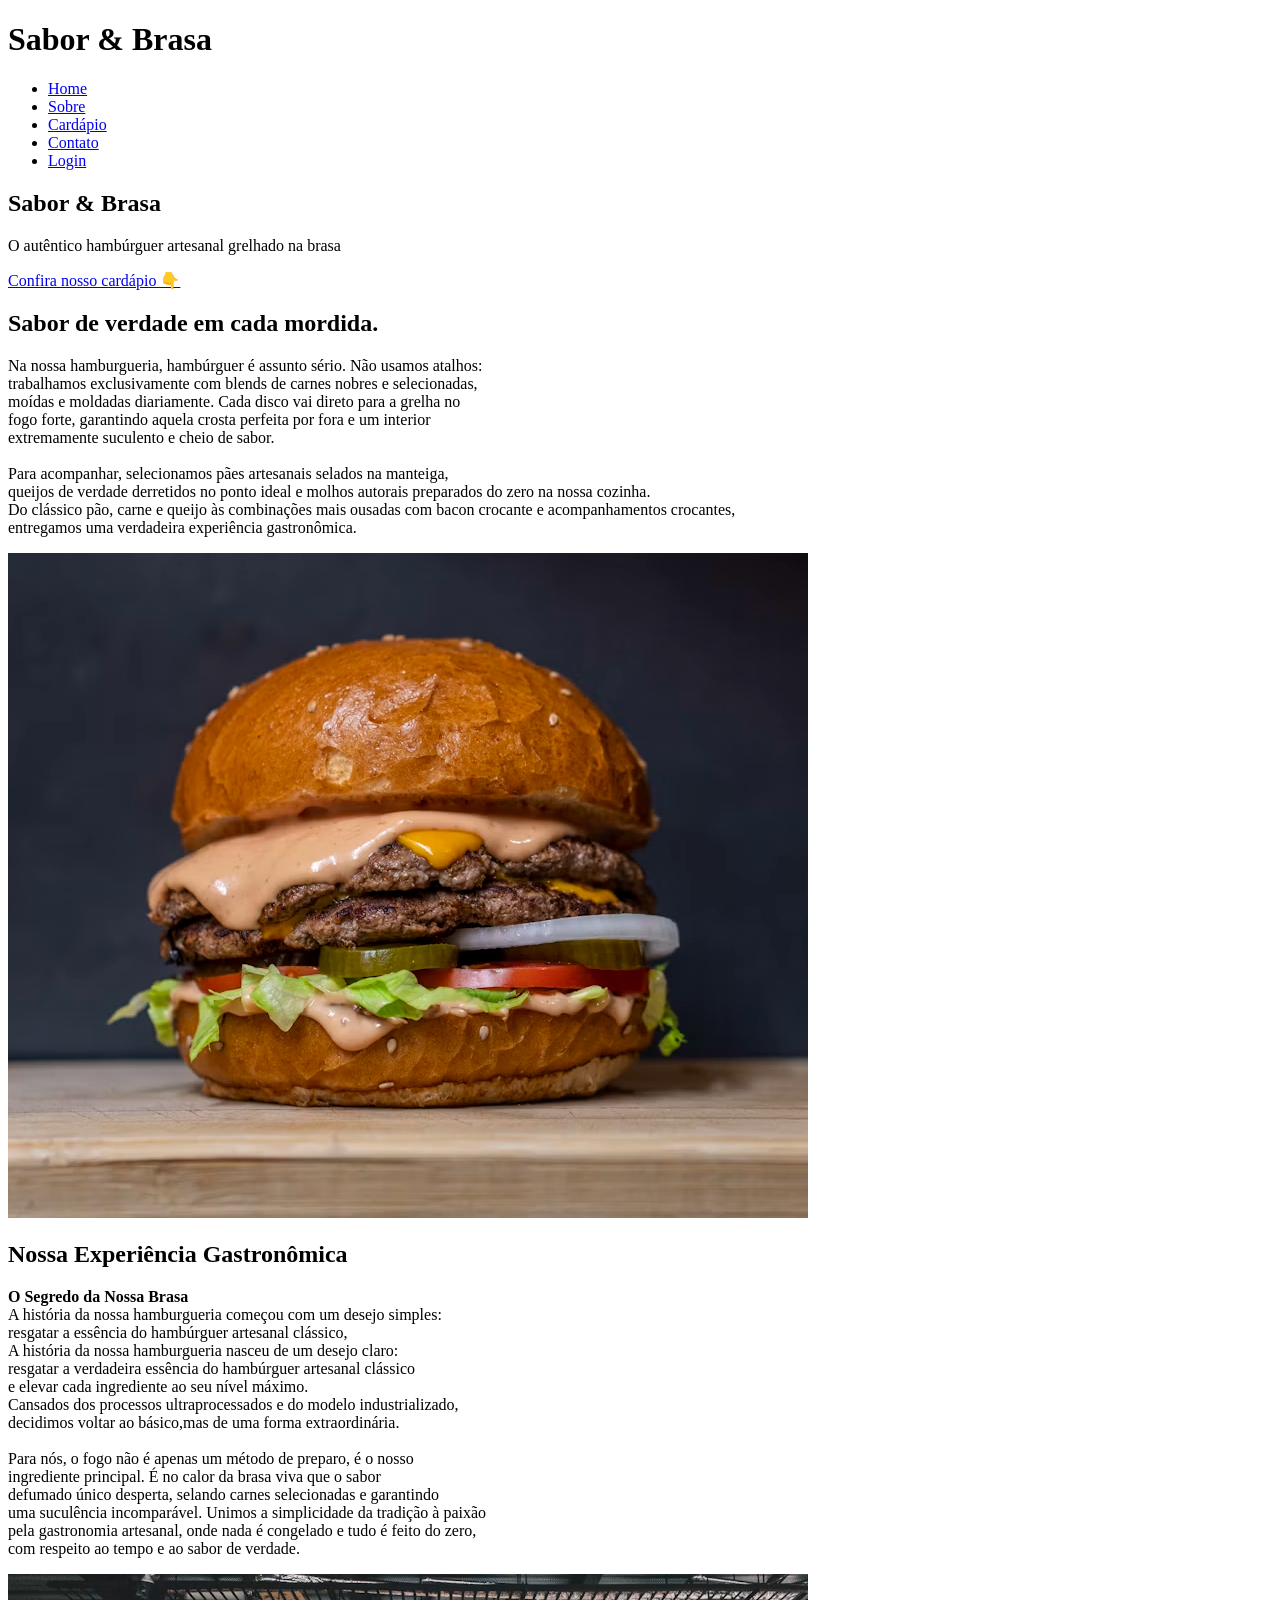
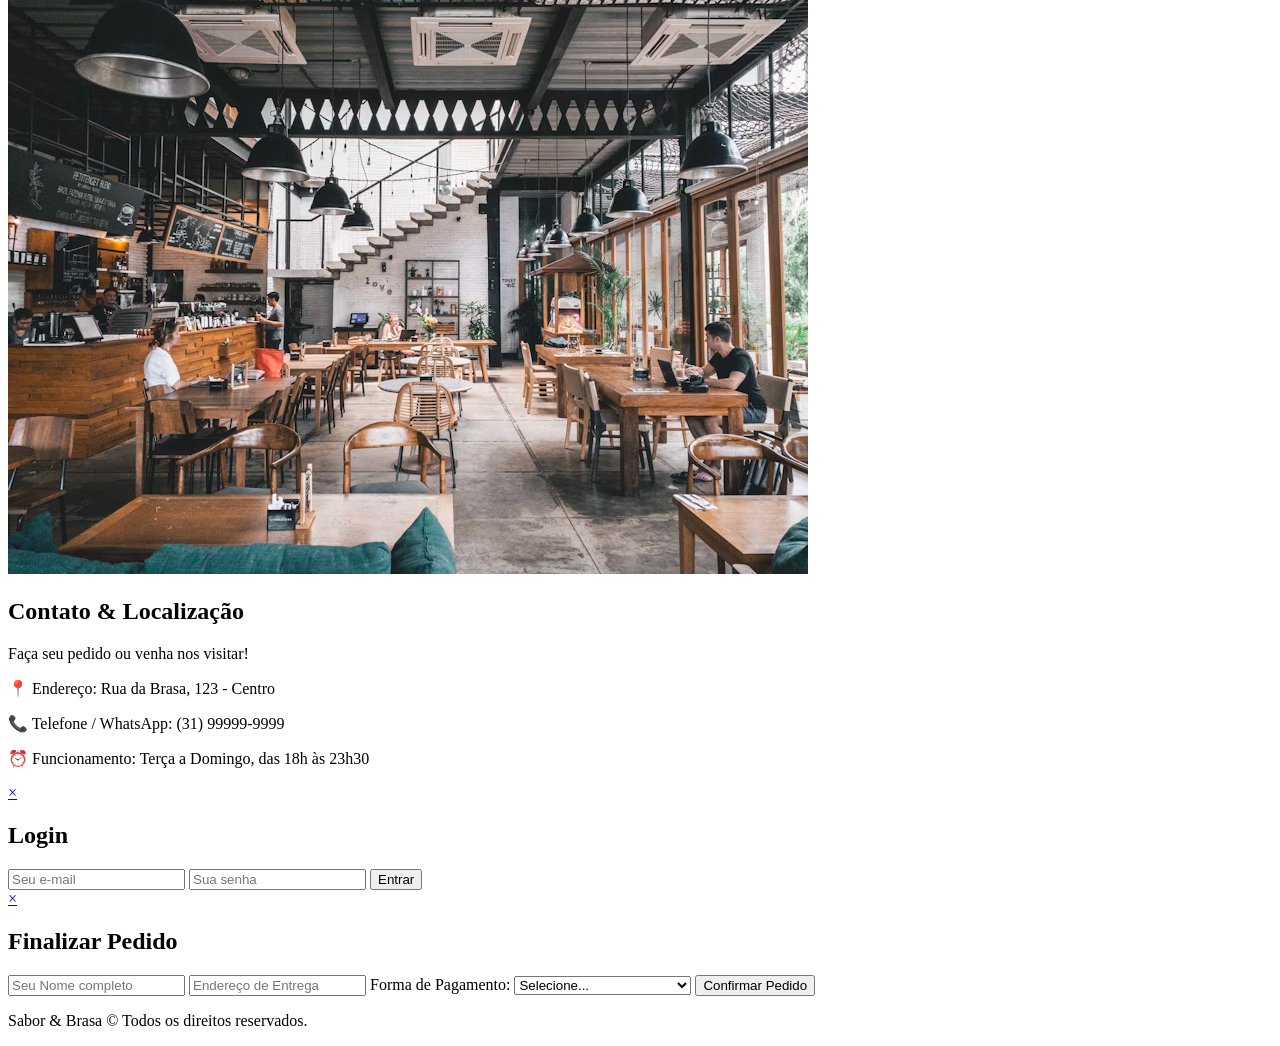
==== index.html @ 0de6b22c ". h" ====
<!DOCTYPE html>
<html lang="pt-BR">
<head>
    <meta charset="UTF-8">
    <meta name="viewport" content="width=device-width, initial-scale=1.0">
    <title>Sabor & Brasa - Hamburgueria</title>
    <link rel="stylesheet" href="style.css">
</head>
<body>

    <!-- CABAÇALHO E MENU -->
    <header class="cabecalho">
        <div class="logo">
            <h1>Sabor & Brasa</h1>
        </div>
        <nav class="navegacao">
            <ul class="menu">
                <li><a href="#home">Home</a></li>
                <li><a href="sobre.html">Sobre</a></li>
                <li><a href="cardapio.html">Cardápio</a></li>
                <li><a href="#contato">Contato</a></li>
                <li><a href="#modalLogin" class="btn-login">Login</a></li>
            </ul>
        </nav>
    </header>

    <main>
        <!-- SEÇÃO: HOME -->
        <section id="home" class="secao-home">
            <div class="home-overlay">
                <div class="home-conteudo">
                    <h1>Sabor & Brasa</h1>
                    <p>O autêntico hambúrguer artesanal grelhado na brasa</p>
                    <a href="#cardapio" class="btn-principal">Confira nosso cardápio 👇</a>
                </div>
            </div>
        </section>

        <!-- SEÇÃO: SOBRE -->
        <section id="sobre" class="secao-sobre">
            <div class="sobre-bloco">
                <div class="sobre-texto">
                    <h2>Sabor de verdade em cada mordida.</h2>
                    <p>
                        Na nossa hamburgueria, hambúrguer é assunto sério. Não usamos atalhos:<br>
                         trabalhamos exclusivamente com blends de carnes nobres e selecionadas,<br>
                          moídas e moldadas diariamente. Cada disco vai direto para a grelha no<br> fogo forte,
                           garantindo aquela crosta perfeita por fora e um interior<br> extremamente suculento e cheio de sabor.<br>
                            <br>
                        Para acompanhar, selecionamos pães artesanais selados na manteiga,<br>
                         queijos de verdade derretidos no ponto ideal e molhos autorais preparados do zero na nossa cozinha.<br>
                          Do clássico pão, carne e queijo às combinações mais ousadas com bacon crocante e acompanhamentos crocantes,<br>
                           entregamos uma verdadeira experiência gastronômica.<br>
                    </p>
                </div>
                <img src="1 sobre.avif"alt=Hamburgueria Sabor & Brasa class="sobre-imagem">
            </div>

            <div class="sobre-bloco">
                <div class="sobre-texto">
                    <h2>Nossa Experiência Gastronômica</h2>
                    <p>
                        <strong>O Segredo da Nossa Brasa</strong><br>
                        A história da nossa hamburgueria começou com um desejo simples:<br>
                         resgatar a essência do hambúrguer artesanal clássico,<br>
                        A história da nossa hamburgueria nasceu de um desejo claro:<br>
                         resgatar a verdadeira essência do hambúrguer artesanal clássico<br>
                          e elevar cada ingrediente ao seu nível máximo.<br>
                          Cansados dos processos ultraprocessados e do modelo industrializado,<br>
                           decidimos voltar ao básico,mas de uma forma extraordinária.<br>
                           <br>
                        Para nós, o fogo não é apenas um método de preparo, é o nosso<br>
                         ingrediente principal. É no calor da brasa viva que o sabor<br>
                          defumado único desperta, selando carnes selecionadas e garantindo<br>
                        uma suculência incomparável. Unimos a simplicidade da tradição à paixão<br>
                         pela gastronomia artesanal, onde nada é congelado e tudo é feito do zero,<br>
                          com respeito ao tempo e ao sabor de verdade.
                    </p>
                </div>
                <img src="2 sobre.avif" alt="Churrasco na brasa" class="sobre-imagem">
            </div>
        </section>

        <!-- SEÇÃO: CONTATO -->
        <section id="contato" class="secao-contato">
            <h2>Contato & Localização</h2>
            <p>Faça seu pedido ou venha nos visitar!</p>
            
            <div class="contato-info">
                <p>📍 Endereço: Rua da Brasa, 123 - Centro</p>
                <p>📞 Telefone / WhatsApp: (31) 99999-9999</p>
                <p>⏰ Funcionamento: Terça a Domingo, das 18h às 23h30</p>
            </div>
        </section>
    </main>

    <!-- MODAL DE LOGIN SIMPLIFICADO -->
    <div id="modalLogin" class="modal">
        <div class="conteudo-modal">
            <a href="#" class="fechar">&times;</a>
            <h2>Login</h2>
            <form action="#">
                <input type="email" placeholder="Seu e-mail" required>
                <input type="password" placeholder="Sua senha" required>
                <button type="submit">Entrar</button>
            </form>
        </div>
    </div>

    <!--PAGAMENTO -->
    <div id="modalPagamento" class="modal">
        <div class="conteudo-modal">
            <a href="#" class="fechar">&times;</a>
            <h2>Finalizar Pedido</h2>
            <form action="#">
                <input type="text" placeholder="Seu Nome completo" required>
                <input type="text" placeholder="Endereço de Entrega" required>
                
                <label class="label-pagamento">Forma de Pagamento:</label>
                <select required>
                    <option value="">Selecione...</option>
                    <option value="pix">PIX</option>
                    <option value="cartao">Cartão de Crédito / Débito</option>
                    <option value="dinheiro">Dinheiro</option>
                </select>

                <button type="submit" class="btn-pagar">Confirmar Pedido</button>
            </form>
        </div>
    </div>

    <!-- RODAPÉ -->
    <footer class="rodape">
        <p>Sabor & Brasa &copy; Todos os direitos reservados.</p>
    </footer>

</body>
</html>
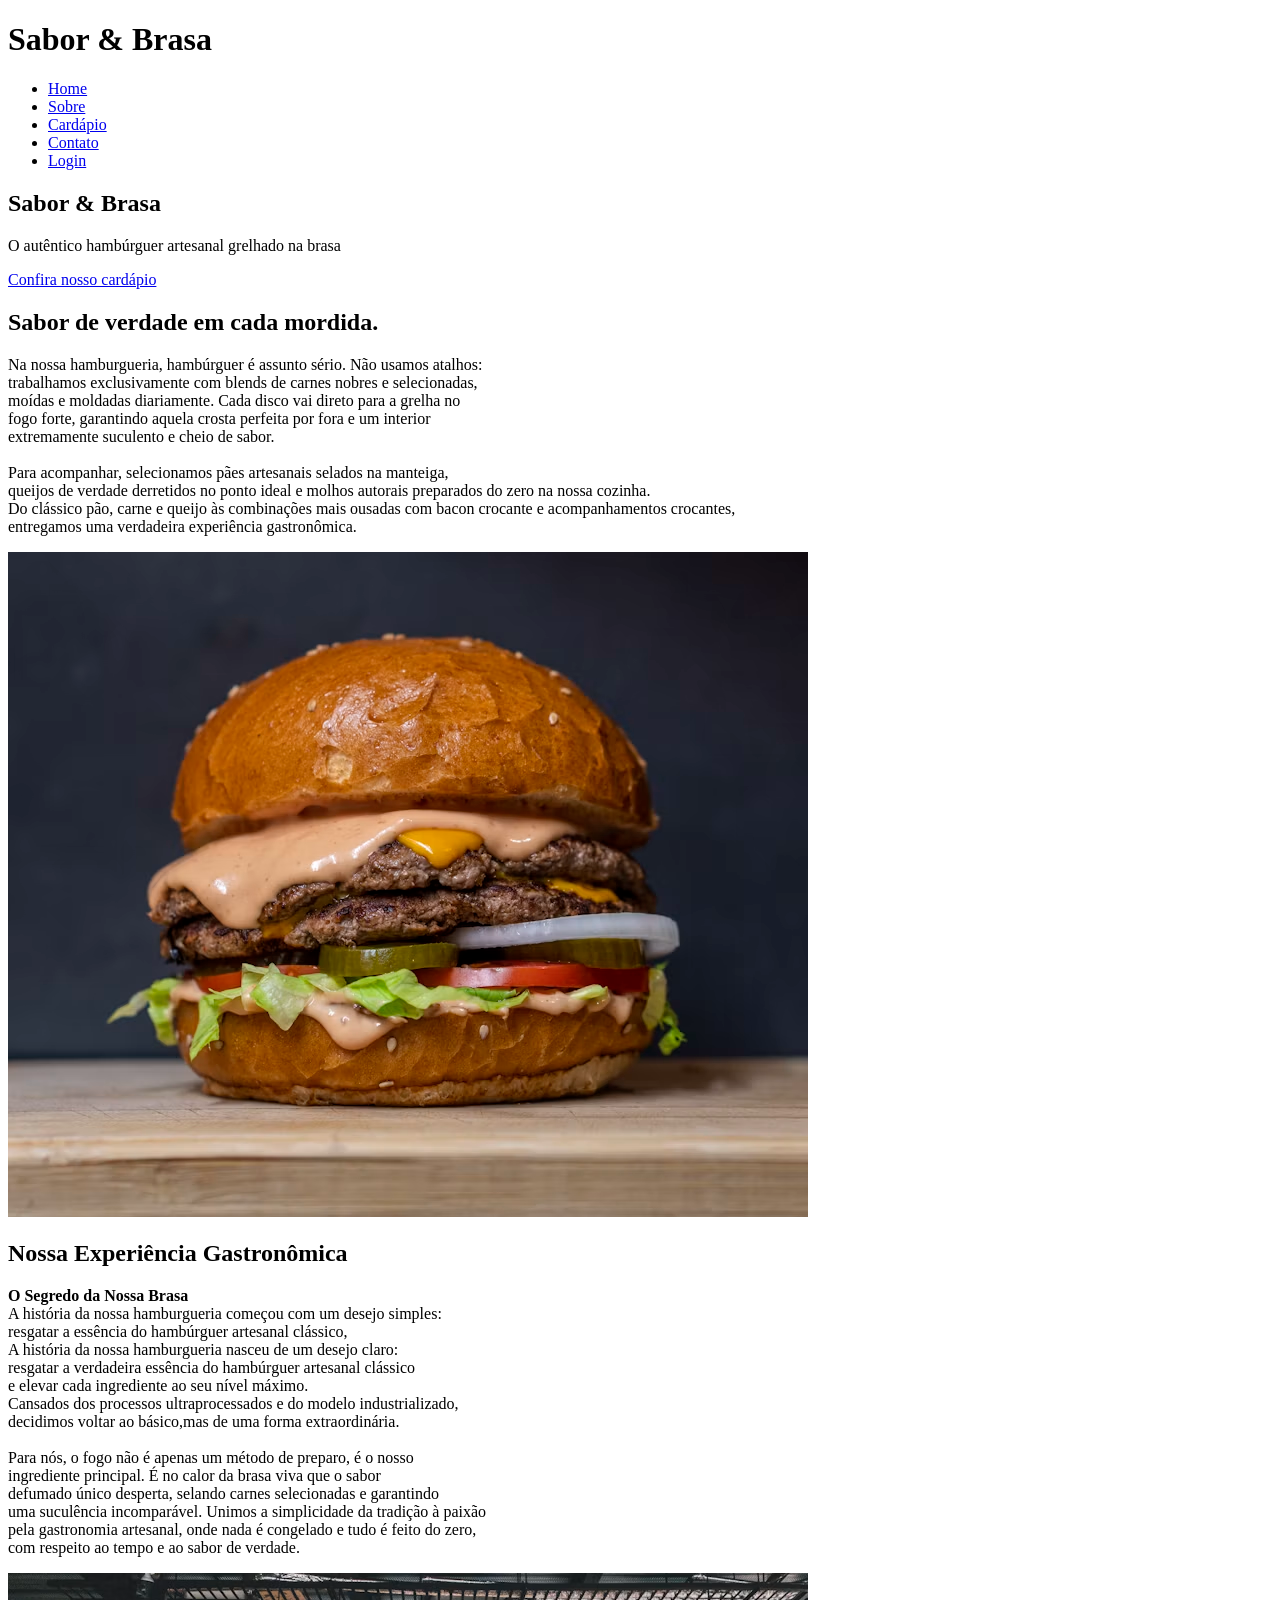
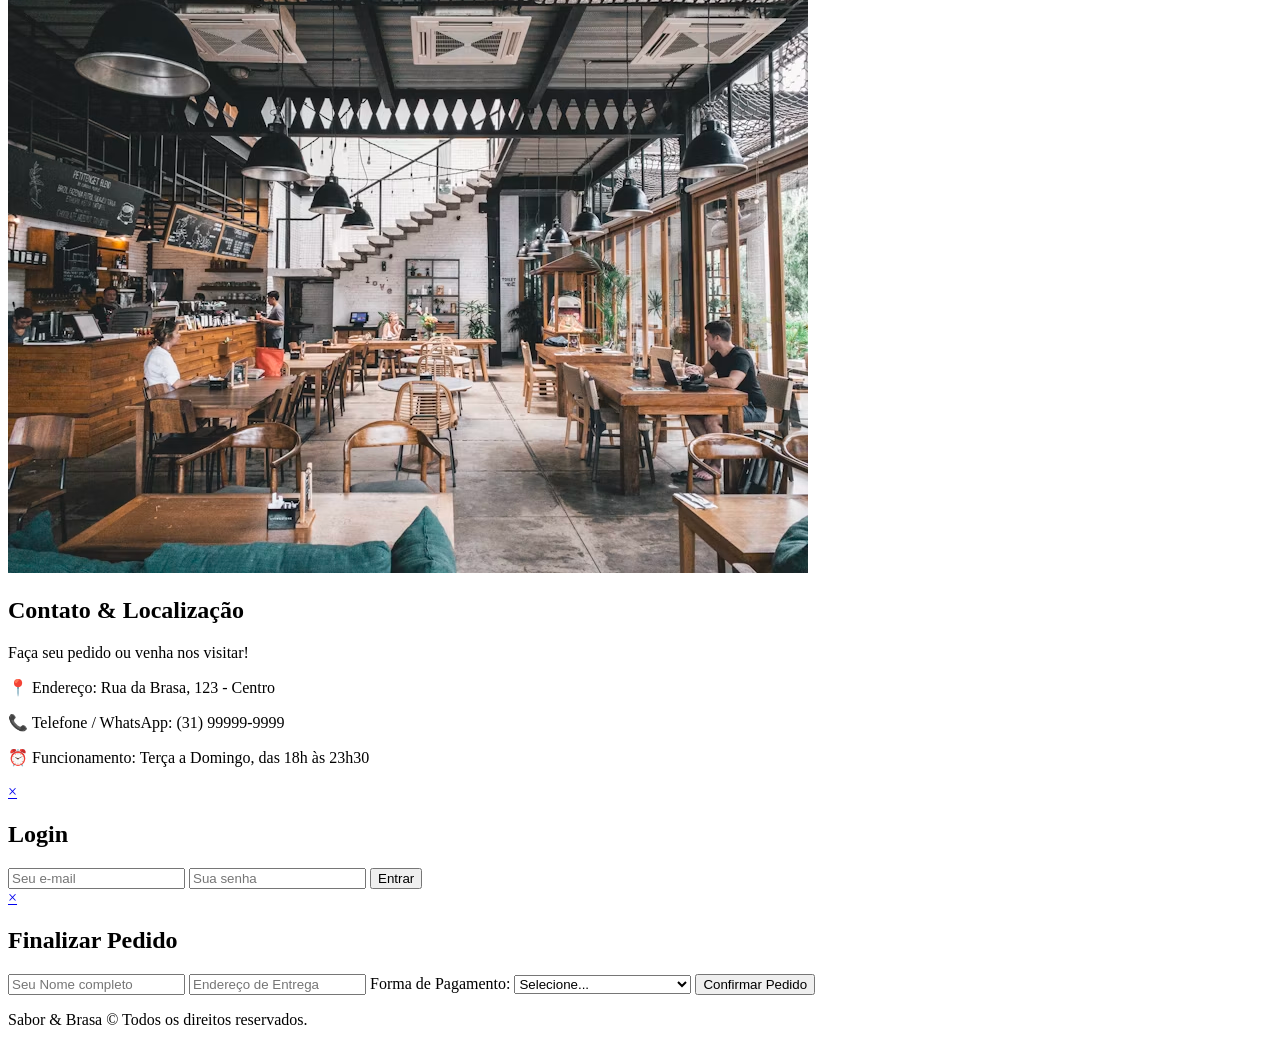
==== commit 816b779f: "c ." ====
--- a/index.html
+++ b/index.html
@@ -31,7 +31,7 @@
                 <div class="home-conteudo">
                     <h1>Sabor & Brasa</h1>
                     <p>O autêntico hambúrguer artesanal grelhado na brasa</p>
-                    <a href="#cardapio" class="btn-principal">Confira nosso cardápio 👇</a>
+                    <a href="cardapio.html" class="btn-principal">Confira nosso cardápio </a>
                 </div>
             </div>
         </section>
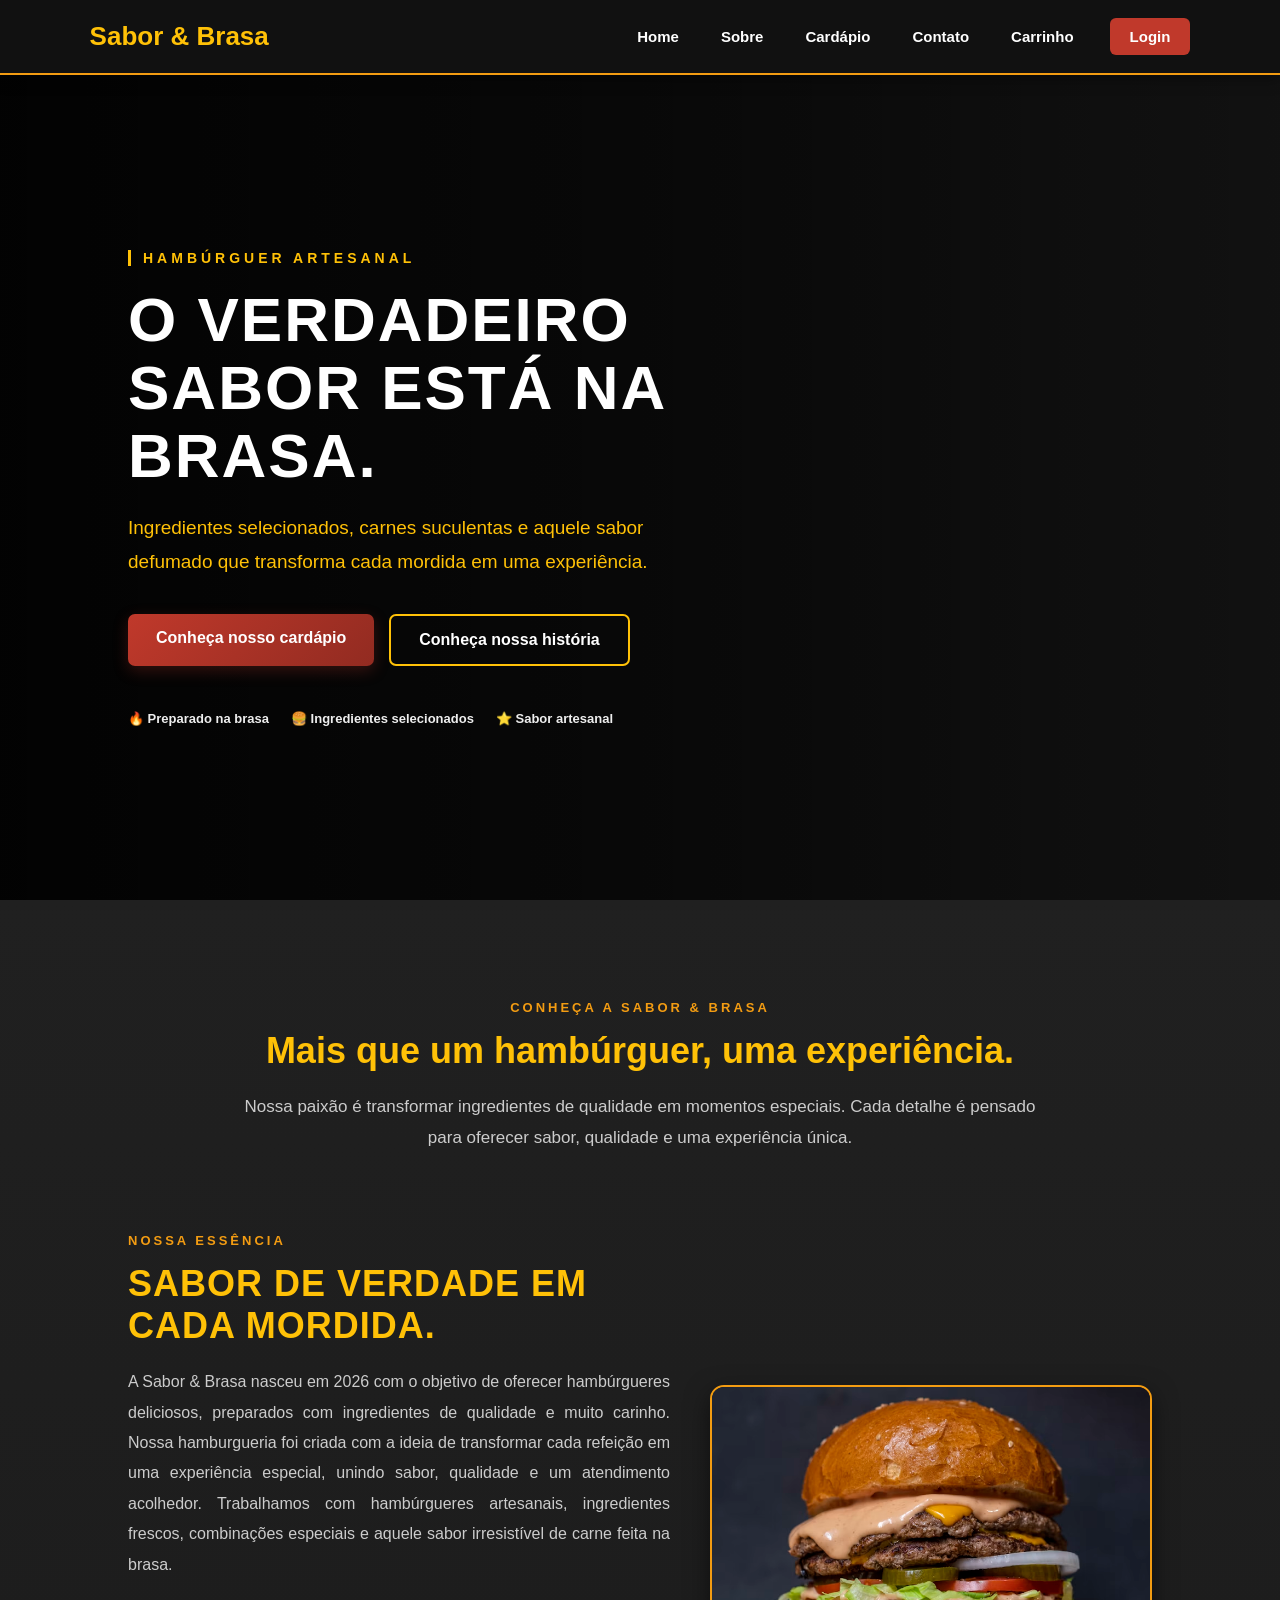
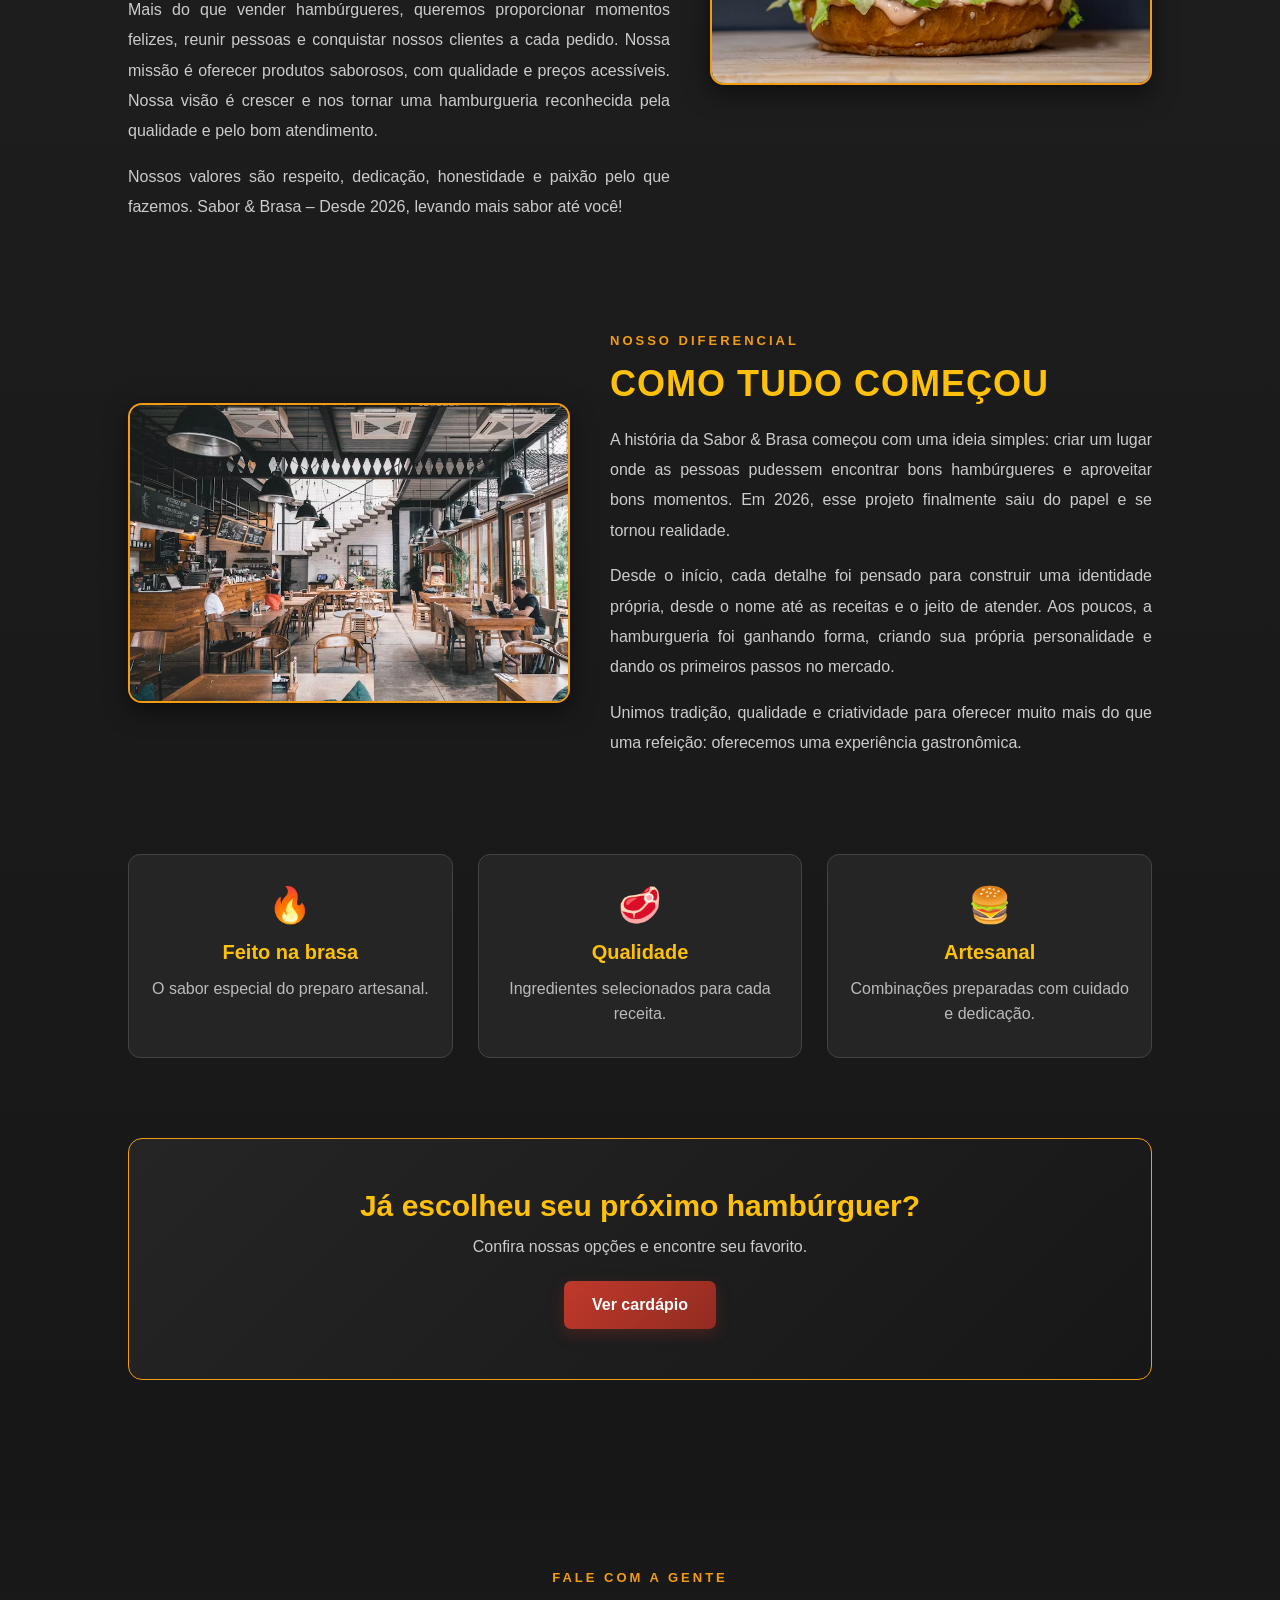
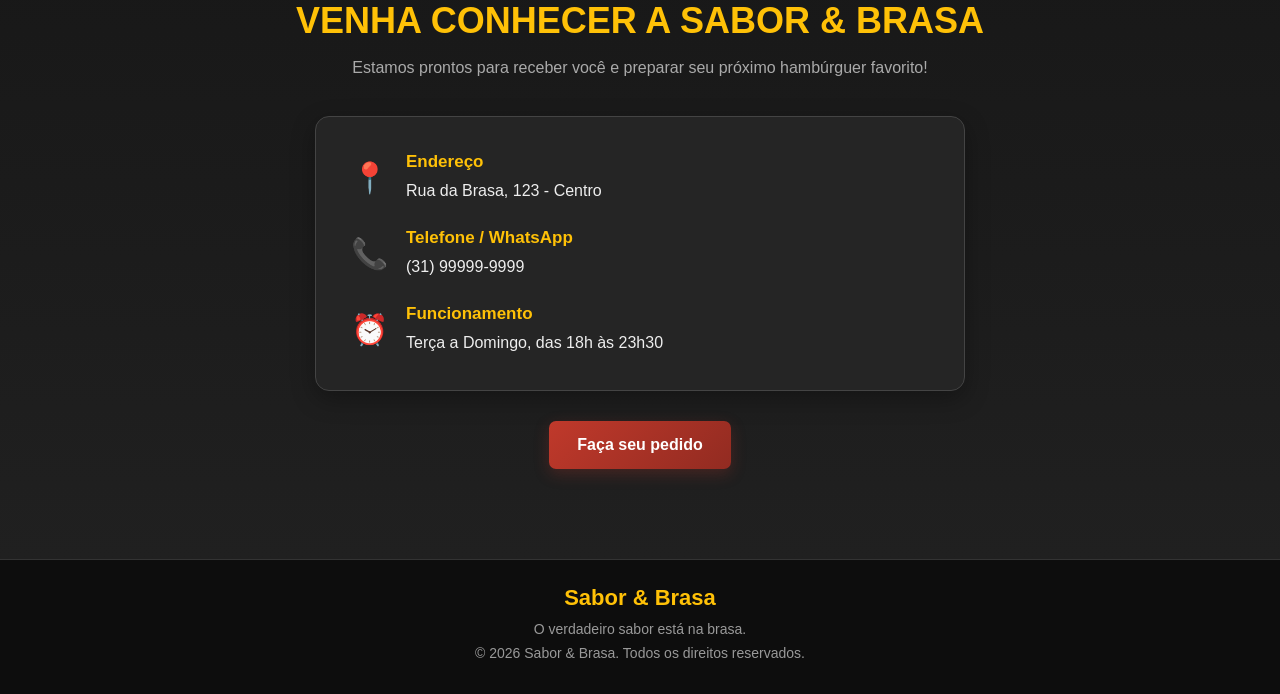
==== commit e7fa9041: ". ." ====
--- a/index.html
+++ b/index.html
@@ -1,138 +1,469 @@
+
 <!DOCTYPE html>
 <html lang="pt-BR">
+
 <head>
     <meta charset="UTF-8">
     <meta name="viewport" content="width=device-width, initial-scale=1.0">
+    <meta name="description" content="Sabor & Brasa: hambúrgueres artesanais preparados na brasa, com ingredientes selecionados.">
+    <meta name="theme-color" content="#171717">
     <title>Sabor & Brasa - Hamburgueria</title>
-    <link rel="stylesheet" href="style.css">
+    <link rel="stylesheet" href="Style.css">
+    <script src="index.js" defer></script>
 </head>
+
 <body>
 
-    <!-- CABAÇALHO E MENU -->
+    <!-- CABEÇALHO -->
     <header class="cabecalho">
+
         <div class="logo">
             <h1>Sabor & Brasa</h1>
         </div>
-        <nav class="navegacao">
+
+        <nav class="navegacao" aria-label="Menu principal">
             <ul class="menu">
                 <li><a href="#home">Home</a></li>
-                <li><a href="sobre.html">Sobre</a></li>
+                <li><a href="#sobre">Sobre</a></li>
                 <li><a href="cardapio.html">Cardápio</a></li>
                 <li><a href="#contato">Contato</a></li>
+                <li><a href="carrinho.html">Carrinho</a></li>
                 <li><a href="#modalLogin" class="btn-login">Login</a></li>
+                
             </ul>
         </nav>
+
     </header>
 
     <main>
-        <!-- SEÇÃO: HOME -->
+
+        <!-- HOME -->
         <section id="home" class="secao-home">
+
             <div class="home-overlay">
+
                 <div class="home-conteudo">
-                    <h1>Sabor & Brasa</h1>
-                    <p>O autêntico hambúrguer artesanal grelhado na brasa</p>
-                    <a href="cardapio.html" class="btn-principal">Confira nosso cardápio </a>
-                </div>
-            </div>
+
+                    <span class="destaque-home">
+                        HAMBÚRGUER ARTESANAL
+                    </span>
+
+                    <h1>O verdadeiro sabor está na brasa.</h1>
+
+                    <p>
+                        Ingredientes selecionados, carnes suculentas
+                        e aquele sabor defumado que transforma
+                        cada mordida em uma experiência.
+                    </p>
+
+                    <div class="botoes-home">
+
+                        <a href="cardapio.html" class="btn-principal">
+                            Conheça nosso cardápio
+                        </a>
+
+                        <a href="#sobre" class="btn-secundario">
+                            Conheça nossa história
+                        </a>
+
+                    </div>
+
+                    <div class="home-informacoes">
+
+                        <span>🔥 Preparado na brasa</span>
+                        <span>🍔 Ingredientes selecionados</span>
+                        <span>⭐ Sabor artesanal</span>
+
+                    </div>
+
+                </div>
+
+            </div>
+
         </section>
 
-        <!-- SEÇÃO: SOBRE -->
+        <!-- SOBRE -->
         <section id="sobre" class="secao-sobre">
+
+            <!-- INTRODUÇÃO -->
+            <div class="sobre-introducao">
+
+                <span class="subtitulo">
+                    CONHEÇA A SABOR & BRASA
+                </span>
+
+                <h2>Mais que um hambúrguer, uma experiência.</h2>
+
+                <p>
+                    Nossa paixão é transformar ingredientes de qualidade
+                    em momentos especiais. Cada detalhe é pensado para
+                    oferecer sabor, qualidade e uma experiência única.
+                </p>
+
+            </div>
+
+            <!-- NOSSA ESSÊNCIA -->
             <div class="sobre-bloco">
+
                 <div class="sobre-texto">
+
+                    <span class="subtitulo">NOSSA ESSÊNCIA</span>
+
                     <h2>Sabor de verdade em cada mordida.</h2>
-                    <p>
-                        Na nossa hamburgueria, hambúrguer é assunto sério. Não usamos atalhos:<br>
-                         trabalhamos exclusivamente com blends de carnes nobres e selecionadas,<br>
-                          moídas e moldadas diariamente. Cada disco vai direto para a grelha no<br> fogo forte,
-                           garantindo aquela crosta perfeita por fora e um interior<br> extremamente suculento e cheio de sabor.<br>
-                            <br>
-                        Para acompanhar, selecionamos pães artesanais selados na manteiga,<br>
-                         queijos de verdade derretidos no ponto ideal e molhos autorais preparados do zero na nossa cozinha.<br>
-                          Do clássico pão, carne e queijo às combinações mais ousadas com bacon crocante e acompanhamentos crocantes,<br>
-                           entregamos uma verdadeira experiência gastronômica.<br>
-                    </p>
-                </div>
-                <img src="1 sobre.avif"alt=Hamburgueria Sabor & Brasa class="sobre-imagem">
-            </div>
-
-            <div class="sobre-bloco">
+
+                    <p>
+                        A Sabor & Brasa nasceu em 2026 com o objetivo de oferecer hambúrgueres deliciosos, preparados com ingredientes de qualidade e muito carinho.
+                      Nossa hamburgueria foi criada com a ideia de transformar cada refeição em uma experiência especial, unindo sabor, qualidade e um atendimento acolhedor.
+                     Trabalhamos com hambúrgueres artesanais, ingredientes frescos, combinações especiais e aquele sabor irresistível de carne feita na brasa.
+                    </p> 
+
+                    <p>
+                        Mais do que vender hambúrgueres, queremos proporcionar momentos felizes, reunir pessoas e conquistar nossos clientes a cada pedido.
+                        Nossa missão é oferecer produtos saborosos, com qualidade e preços acessíveis.
+                        Nossa visão é crescer e nos tornar uma hamburgueria reconhecida pela qualidade e pelo bom atendimento.
+                    </p>
+
+                    <p>
+                        Nossos valores são respeito, dedicação, honestidade e paixão pelo que fazemos.
+                        Sabor & Brasa – Desde 2026, levando mais sabor até você!
+                    </p>
+
+                </div>
+
+                <img
+                    src="1 sobre.avif"
+                    alt="Hambúrguer artesanal preparado na brasa"
+                    class="sobre-imagem"
+                    loading="lazy"
+                >
+
+            </div>
+
+            <!-- NOSSO DIFERENCIAL -->
+            <div class="sobre-bloco sobre-invertido">
+
+                <img
+                    src="2 sobre.avif"
+                    alt="Preparação de alimentos na brasa"
+                    class="sobre-imagem"
+                    loading="lazy"
+                >
+
                 <div class="sobre-texto">
-                    <h2>Nossa Experiência Gastronômica</h2>
-                    <p>
-                        <strong>O Segredo da Nossa Brasa</strong><br>
-                        A história da nossa hamburgueria começou com um desejo simples:<br>
-                         resgatar a essência do hambúrguer artesanal clássico,<br>
-                        A história da nossa hamburgueria nasceu de um desejo claro:<br>
-                         resgatar a verdadeira essência do hambúrguer artesanal clássico<br>
-                          e elevar cada ingrediente ao seu nível máximo.<br>
-                          Cansados dos processos ultraprocessados e do modelo industrializado,<br>
-                           decidimos voltar ao básico,mas de uma forma extraordinária.<br>
-                           <br>
-                        Para nós, o fogo não é apenas um método de preparo, é o nosso<br>
-                         ingrediente principal. É no calor da brasa viva que o sabor<br>
-                          defumado único desperta, selando carnes selecionadas e garantindo<br>
-                        uma suculência incomparável. Unimos a simplicidade da tradição à paixão<br>
-                         pela gastronomia artesanal, onde nada é congelado e tudo é feito do zero,<br>
-                          com respeito ao tempo e ao sabor de verdade.
-                    </p>
-                </div>
-                <img src="2 sobre.avif" alt="Churrasco na brasa" class="sobre-imagem">
-            </div>
+
+                    <span class="subtitulo">NOSSO DIFERENCIAL</span>
+
+                    <h2>Como tudo começou</h2>
+
+                    <p>
+                        A história da Sabor & Brasa começou com uma ideia simples: criar um lugar onde as
+                         pessoas pudessem encontrar bons hambúrgueres e aproveitar
+                         bons momentos. Em 2026, esse projeto finalmente saiu do papel e se tornou realidade.
+                    </p>
+
+                    <p>
+                        Desde o início, cada detalhe foi pensado para construir uma identidade própria, desde o nome até
+                         as receitas e o jeito de atender. Aos poucos, a hamburgueria foi ganhando forma, criando sua
+                          própria personalidade e dando os primeiros passos no mercado.
+                    </p>
+
+                    <p>
+                        Unimos tradição, qualidade e criatividade
+                        para oferecer muito mais do que uma refeição:
+                        oferecemos uma experiência gastronômica.
+                    </p>
+
+                </div>
+
+            </div>
+
+            <!-- DIFERENCIAIS -->
+            <div class="diferenciais">
+
+                <article class="diferencial-card">
+
+                    <span aria-hidden="true">🔥</span>
+
+                    <h3>Feito na brasa</h3>
+
+                    <p>
+                        O sabor especial do preparo artesanal.
+                    </p>
+
+                </article>
+
+                <article class="diferencial-card">
+
+                    <span aria-hidden="true">🥩</span>
+
+                    <h3>Qualidade</h3>
+
+                    <p>
+                        Ingredientes selecionados para cada receita.
+                    </p>
+
+                </article>
+
+                <article class="diferencial-card">
+
+                    <span aria-hidden="true">🍔</span>
+
+                    <h3>Artesanal</h3>
+
+                    <p>
+                        Combinações preparadas com cuidado e dedicação.
+                    </p>
+
+                </article>
+
+            </div>
+
+            <!-- CHAMADA PARA O CARDÁPIO -->
+            <div class="chamada-cardapio">
+
+                <h2>Já escolheu seu próximo hambúrguer?</h2>
+
+                <p>
+                    Confira nossas opções e encontre seu favorito.
+                </p>
+
+                <a href="cardapio.html" class="btn-principal">
+                    Ver cardápio
+                </a>
+
+            </div>
+
         </section>
 
-        <!-- SEÇÃO: CONTATO -->
+        <!-- CONTATO -->
         <section id="contato" class="secao-contato">
-            <h2>Contato & Localização</h2>
-            <p>Faça seu pedido ou venha nos visitar!</p>
-            
+
+            <span class="subtitulo">FALE COM A GENTE</span>
+
+            <h2>Venha conhecer a Sabor & Brasa</h2>
+
+            <p>
+                Estamos prontos para receber você e preparar
+                seu próximo hambúrguer favorito!
+            </p>
+
             <div class="contato-info">
-                <p>📍 Endereço: Rua da Brasa, 123 - Centro</p>
-                <p>📞 Telefone / WhatsApp: (31) 99999-9999</p>
-                <p>⏰ Funcionamento: Terça a Domingo, das 18h às 23h30</p>
-            </div>
+
+                <!-- ENDEREÇO -->
+                <div class="contato-item">
+
+                    <span aria-hidden="true">📍</span>
+
+                    <div>
+                        <h3>Endereço</h3>
+                        <p>Rua da Brasa, 123 - Centro</p>
+                    </div>
+
+                </div>
+
+                <!-- TELEFONE -->
+                <div class="contato-item">
+
+                    <span aria-hidden="true">📞</span>
+
+                    <div>
+                        <h3>Telefone / WhatsApp</h3>
+                        <p>(31) 99999-9999</p>
+                    </div>
+
+                </div>
+
+                <!-- FUNCIONAMENTO -->
+                <div class="contato-item">
+
+                    <span aria-hidden="true">⏰</span>
+
+                    <div>
+                        <h3>Funcionamento</h3>
+                        <p>Terça a Domingo, das 18h às 23h30</p>
+                    </div>
+
+                </div>
+
+            </div>
+
+            <a href="cardapio.html" class="btn-principal">
+                Faça seu pedido
+            </a>
+
         </section>
+
     </main>
 
-    <!-- MODAL DE LOGIN SIMPLIFICADO -->
-    <div id="modalLogin" class="modal">
+    <!-- MODAL DE LOGIN -->
+    <div
+        id="modalLogin"
+        class="modal"
+        role="dialog"
+        aria-modal="true"
+        aria-labelledby="titulo-login"
+    >
+
         <div class="conteudo-modal">
-            <a href="#" class="fechar">&times;</a>
-            <h2>Login</h2>
-            <form action="#">
-                <input type="email" placeholder="Seu e-mail" required>
-                <input type="password" placeholder="Sua senha" required>
-                <button type="submit">Entrar</button>
+
+            <a href="#" class="fechar" aria-label="Fechar login">
+                &times;
+            </a>
+
+            <h2 id="titulo-login">Bem-vindo de volta!</h2>
+
+            <p class="texto-modal">
+                Entre na sua conta para continuar.
+            </p>
+
+            <form action="#" method="post">
+
+                <label for="email-login">E-mail:</label>
+
+                <input
+                    type="email"
+                    id="email-login"
+                    name="email"
+                    placeholder="Digite seu e-mail"
+                    autocomplete="email"
+                    required
+                >
+
+                <label for="senha-login">Senha:</label>
+
+                <input
+                    type="password"
+                    id="senha-login"
+                    name="senha"
+                    placeholder="Digite sua senha"
+                    autocomplete="current-password"
+                    required
+                >
+
+                <button type="submit">
+                    Entrar
+                </button>
+
             </form>
+
+            <p class="link-cadastro">
+                Ainda não tem uma conta?
+                <a href="#modalCadastro">Cadastre-se</a>
+            </p>
+
         </div>
+
     </div>
 
-    <!--PAGAMENTO -->
-    <div id="modalPagamento" class="modal">
+    <!-- MODAL DE CADASTRO -->
+    <div
+        id="modalCadastro"
+        class="modal"
+        role="dialog"
+        aria-modal="true"
+        aria-labelledby="titulo-cadastro"
+    >
+
         <div class="conteudo-modal">
-            <a href="#" class="fechar">&times;</a>
-            <h2>Finalizar Pedido</h2>
-            <form action="#">
-                <input type="text" placeholder="Seu Nome completo" required>
-                <input type="text" placeholder="Endereço de Entrega" required>
-                
-                <label class="label-pagamento">Forma de Pagamento:</label>
-                <select required>
-                    <option value="">Selecione...</option>
-                    <option value="pix">PIX</option>
-                    <option value="cartao">Cartão de Crédito / Débito</option>
-                    <option value="dinheiro">Dinheiro</option>
-                </select>
-
-                <button type="submit" class="btn-pagar">Confirmar Pedido</button>
+
+            <a href="#" class="fechar" aria-label="Fechar cadastro">
+                &times;
+            </a>
+
+            <h2 id="titulo-cadastro">Crie sua conta</h2>
+
+            <p class="texto-modal">
+                Preencha os dados para se cadastrar.
+            </p>
+
+            <form action="#" method="post">
+
+                <label for="nome">Nome completo:</label>
+
+                <input
+                    type="text"
+                    id="nome"
+                    name="nome"
+                    placeholder="Digite seu nome"
+                    autocomplete="name"
+                    required
+                >
+
+                <label for="email-cadastro">E-mail:</label>
+
+                <input
+                    type="email"
+                    id="email-cadastro"
+                    name="email"
+                    placeholder="Digite seu e-mail"
+                    autocomplete="email"
+                    required
+                >
+
+                <label for="telefone">Telefone:</label>
+
+                <input
+                    type="tel"
+                    id="telefone"
+                    name="telefone"
+                    placeholder="(00) 00000-0000"
+                    autocomplete="tel"
+                    required
+                >
+
+                <label for="senha-cadastro">Senha:</label>
+
+                <input
+                    type="password"
+                    id="senha-cadastro"
+                    name="senha"
+                    placeholder="Crie uma senha"
+                    autocomplete="new-password"
+                    minlength="8"
+                    required
+                >
+
+                <label for="confirmar">Confirme sua senha:</label>
+
+                <input
+                    type="password"
+                    id="confirmar"
+                    name="confirmar"
+                    placeholder="Digite a senha novamente"
+                    autocomplete="new-password"
+                    minlength="8"
+                    required
+                >
+
+                <button type="submit">
+                    Cadastrar
+                </button>
+
             </form>
+
+            <p class="link-cadastro">
+                Já tem uma conta?
+                <a href="#modalLogin">Faça login</a>
+            </p>
+
         </div>
+
     </div>
 
     <!-- RODAPÉ -->
     <footer class="rodape">
-        <p>Sabor & Brasa &copy; Todos os direitos reservados.</p>
+
+        <h2>Sabor & Brasa</h2>
+
+        <p>O verdadeiro sabor está na brasa.</p>
+
+        <p>
+            &copy; 2026 Sabor & Brasa.
+            Todos os direitos reservados.
+        </p>
+
     </footer>
 
 </body>
-</html>+</html>
+
--- a/Style.css
+++ b/Style.css
@@ -0,0 +1,658 @@
+
+/* ===== CONFIGURAÇÕES GERAIS ===== */
+* {
+    margin: 0;
+    padding: 0;
+    box-sizing: border-box;
+}
+
+html {
+    scroll-behavior: smooth;
+    scroll-padding-top: 85px;
+}
+
+body {
+    font-family: 'Roboto', Arial, sans-serif;
+    background: #171717;
+    color: #fff;
+}
+
+:root {
+    --laranja: #ffc107;
+    --laranja-escuro: #F39C12;
+    --vermelho: #C0392B;
+    --fundo: #252525;
+}
+
+/* ===== CABEÇALHO (MANTIDO) ===== */
+.cabecalho {
+    width: 100%;
+    height: 75px;
+    background: #111;
+    border-bottom: 2px solid #F39C12;
+    position: fixed;
+    top: 0;
+    left: 0;
+    z-index: 100;
+    display: flex;
+    justify-content: space-between;
+    align-items: center;
+    padding: 0 7%;
+    box-shadow: 0 3px 15px rgba(0,0,0,.4);
+}
+
+.logo h1 {
+    color: var(--laranja);
+    font-size: 26px;
+    font-weight: bold;
+}
+
+.navegacao {
+    display: flex;
+}
+
+.menu {
+    display: flex;
+    list-style: none;
+    align-items: center;
+    gap: 10px;
+}
+
+.menu a {
+    display: block;
+    padding: 12px 16px;
+    color: #fff;
+    text-decoration: none;
+    font-size: 15px;
+    font-weight: bold;
+    transition: .3s;
+}
+
+.menu a:hover {
+    color: var(--laranja);
+}
+
+.menu .btn-login {
+    background: var(--vermelho);
+    border-radius: 6px;
+    padding: 10px 20px;
+    margin-left: 10px;
+}
+
+.menu .btn-login:hover {
+    background: var(--laranja);
+    color: #111;
+}
+
+/* ===== HOME ===== */
+.secao-home {
+    width: 100%;
+    min-height: 650px;
+    height: 100vh;
+    background: url('https://blog.festval.com/wp-content/uploads/2022/02/hamburguer-de-carne-na-grelha-na-grelha-1.jpg') center/cover no-repeat;
+}
+
+.home-overlay {
+    min-height: inherit;
+    height: 100%;
+    background: linear-gradient(90deg, rgba(0,0,0,.9), rgba(0,0,0,.65), rgba(0,0,0,.25));
+    display: flex;
+    align-items: center;
+    padding: 75px 10% 0;
+}
+
+.home-conteudo {
+    max-width: 650px;
+}
+
+.destaque-home {
+    display: inline-block;
+    color: var(--laranja);
+    font-size: 14px;
+    font-weight: bold;
+    letter-spacing: 4px;
+    margin-bottom: 20px;
+    border-left: 3px solid var(--laranja);
+    padding-left: 12px;
+}
+
+.home-conteudo h1 {
+    font-size: 62px;
+    text-transform: uppercase;
+    line-height: 1.1;
+    letter-spacing: 2px;
+    margin-bottom: 20px;
+}
+
+.home-conteudo p {
+    max-width: 560px;
+    color: var(--laranja);
+    font-size: 19px;
+    line-height: 1.8;
+    margin: 15px 0 35px;
+}
+
+.botoes-home {
+    display: flex;
+    flex-wrap: wrap;
+    gap: 15px;
+}
+
+.btn-principal,
+.btn-secundario {
+    display: inline-block;
+    padding: 15px 28px;
+    border-radius: 7px;
+    text-decoration: none;
+    font-weight: bold;
+    transition: .3s;
+}
+
+.btn-principal {
+    background: linear-gradient(135deg, #C0392B, #922B21);
+    color: #fff;
+    box-shadow: 0 5px 15px rgba(192,57,43,.25);
+}
+
+.btn-secundario {
+    border: 2px solid var(--laranja);
+    color: #fff;
+}
+
+.btn-principal:hover,
+.btn-secundario:hover {
+    background: var(--laranja);
+    color: #111;
+    transform: translateY(-4px);
+}
+
+.home-informacoes {
+    display: flex;
+    flex-wrap: wrap;
+    gap: 22px;
+    margin-top: 45px;
+}
+
+.home-informacoes span {
+    font-size: 13px;
+    font-weight: bold;
+    color: #eee;
+}
+
+/* ===== SOBRE ===== */
+.secao-sobre {
+    padding: 100px 10%;
+    background: linear-gradient(180deg, #202020, #171717);
+    display: flex;
+    flex-direction: column;
+    gap: 65px;
+}
+
+.sobre-introducao {
+    max-width: 800px;
+    margin: 0 auto;
+    text-align: center;
+}
+
+.subtitulo {
+    display: block;
+    color: var(--laranja-escuro);
+    font-size: 13px;
+    font-weight: bold;
+    letter-spacing: 3px;
+    margin-bottom: 15px;
+}
+
+.sobre-introducao h2,
+.sobre-texto h2 {
+    color: var(--laranja);
+    font-size: 36px;
+    margin-bottom: 20px;
+}
+
+.sobre-introducao p {
+    color: #ccc;
+    font-size: 17px;
+    line-height: 1.8;
+}
+
+.sobre-bloco {
+    display: flex;
+    align-items: center;
+    justify-content: space-between;
+    flex-wrap: wrap;
+    gap: 40px;
+    padding: 15px 0;
+}
+
+.sobre-texto {
+    flex: 1 1 400px;
+}
+
+.sobre-texto h2 {
+    text-transform: uppercase;
+    letter-spacing: 1px;
+}
+
+.sobre-texto p {
+    color: #ccc;
+    font-size: 16px;
+    line-height: 1.9;
+    text-align: justify;
+    margin-bottom: 15px;
+}
+
+.sobre-imagem {
+    flex: 1 1 300px;
+    width: 100%;
+    max-width: 450px;
+    height: 300px;
+    object-fit: cover;
+    border: 2px solid var(--laranja-escuro);
+    border-radius: 14px;
+    box-shadow: 0 8px 25px rgba(0,0,0,.5);
+    transition: .3s;
+}
+
+.sobre-imagem:hover {
+    transform: scale(1.03);
+    box-shadow: 0 10px 25px rgba(243,156,18,.15);
+}
+
+/* ===== DIFERENCIAIS ===== */
+.diferenciais {
+    display: grid;
+    grid-template-columns: repeat(3, 1fr);
+    gap: 25px;
+}
+
+.diferencial-card {
+    background: var(--fundo);
+    border: 1px solid #444;
+    border-radius: 12px;
+    padding: 30px 20px;
+    text-align: center;
+    transition: .3s;
+}
+
+.diferencial-card:hover {
+    transform: translateY(-7px);
+    border-color: var(--laranja-escuro);
+    box-shadow: 0 8px 20px rgba(243,156,18,.12);
+}
+
+.diferencial-card span {
+    display: block;
+    font-size: 35px;
+    margin-bottom: 15px;
+}
+
+.diferencial-card h3 {
+    color: var(--laranja);
+    font-size: 20px;
+    margin-bottom: 12px;
+}
+
+.diferencial-card p {
+    color: #bbb;
+    line-height: 1.6;
+}
+
+/* ===== CHAMADA CARDÁPIO ===== */
+.chamada-cardapio {
+    margin-top: 15px;
+    padding: 50px 25px;
+    background: linear-gradient(135deg, #252525, #171717);
+    border: 1px solid var(--laranja-escuro);
+    border-radius: 14px;
+    text-align: center;
+}
+
+.chamada-cardapio h2 {
+    color: var(--laranja);
+    font-size: 30px;
+    margin-bottom: 15px;
+}
+
+.chamada-cardapio p {
+    color: #ccc;
+    margin-bottom: 25px;
+}
+
+/* ===== CONTATO ===== */
+.secao-contato {
+    padding: 90px 20px;
+    text-align: center;
+    background: linear-gradient(180deg, #171717, #202020);
+}
+
+.secao-contato h2 {
+    color: var(--laranja);
+    font-size: 36px;
+    margin-bottom: 12px;
+    text-transform: uppercase;
+}
+
+.secao-contato > p {
+    color: #aaa;
+    font-size: 16px;
+    line-height: 1.7;
+    margin-bottom: 35px;
+}
+
+.contato-info {
+    max-width: 650px;
+    margin: 0 auto 30px;
+    padding: 35px;
+    background: var(--fundo);
+    border: 1px solid #444;
+    border-radius: 14px;
+    box-shadow: 0 8px 25px rgba(0,0,0,.3);
+    display: flex;
+    flex-direction: column;
+    gap: 25px;
+    text-align: left;
+    transition: .3s;
+}
+
+.contato-info:hover {
+    border-color: var(--laranja-escuro);
+    transform: translateY(-5px);
+}
+
+.contato-item {
+    display: flex;
+    align-items: center;
+    gap: 18px;
+}
+
+.contato-item > span {
+    font-size: 30px;
+}
+
+.contato-item h3 {
+    color: var(--laranja);
+    font-size: 17px;
+    margin-bottom: 7px;
+}
+
+.contato-item p {
+    color: #eee;
+    line-height: 1.5;
+}
+
+/* ===== MODAIS DE LOGIN E CADASTRO ===== */
+.modal {
+    display: none;
+    position: fixed;
+    inset: 0;
+    background: rgba(0,0,0,.85);
+    backdrop-filter: blur(5px);
+    z-index: 1000;
+    justify-content: center;
+    align-items: center;
+}
+
+.modal:target {
+    display: flex;
+}
+
+.conteudo-modal {
+    position: relative;
+    width: 90%;
+    max-width: 380px;
+    max-height: 90vh;
+    overflow-y: auto;
+    padding: 30px;
+    background: var(--fundo);
+    border: 2px solid var(--laranja-escuro);
+    border-radius: 12px;
+    text-align: center;
+    box-shadow: 0 10px 30px rgba(0,0,0,.6);
+}
+
+.fechar {
+    position: absolute;
+    top: 10px;
+    right: 15px;
+    font-size: 28px;
+    color: #aaa;
+    text-decoration: none;
+}
+
+.fechar:hover {
+    color: var(--vermelho);
+}
+
+.conteudo-modal h2 {
+    color: var(--laranja);
+    font-size: 25px;
+    margin-bottom: 15px;
+}
+
+.conteudo-modal form {
+    display: flex;
+    flex-direction: column;
+    gap: 5px;
+    text-align: left;
+}
+
+.conteudo-modal label {
+    color: #eee;
+    font-size: 14px;
+    font-weight: bold;
+}
+
+.conteudo-modal input,
+.conteudo-modal select {
+    width: 100%;
+    padding: 12px;
+    margin-bottom: 12px;
+    background: #333;
+    border: 1px solid #444;
+    border-radius: 7px;
+    color: #fff;
+    font-size: 14px;
+}
+
+.conteudo-modal input:focus {
+    outline: 1px solid var(--laranja-escuro);
+}
+
+.conteudo-modal input::placeholder {
+    color: #aaa;
+}
+
+.conteudo-modal button {
+    width: 100%;
+    padding: 13px;
+    background: linear-gradient(135deg, #C0392B, #922B21);
+    border: none;
+    border-radius: 7px;
+    color: #fff;
+    font-weight: bold;
+    cursor: pointer;
+    transition: .3s;
+}
+
+.conteudo-modal button:hover {
+    background: var(--laranja);
+    color: #111;
+}
+
+.texto-modal,
+.link-cadastro {
+    color: #bbb;
+    font-size: 14px;
+    line-height: 1.5;
+    margin-bottom: 20px;
+}
+
+.link-cadastro {
+    margin: 20px 0 0;
+}
+
+.link-cadastro a {
+    color: var(--laranja);
+    font-weight: bold;
+    text-decoration: none;
+}
+
+.link-cadastro a:hover {
+    color: #fff;
+}
+
+/* ===== RODAPÉ ===== */
+.rodape {
+    padding: 25px;
+    background: #0d0d0d;
+    border-top: 1px solid #333;
+    color: #999;
+    text-align: center;
+    font-size: 14px;
+}
+
+.rodape h2 {
+    color: var(--laranja);
+    font-size: 22px;
+    margin-bottom: 10px;
+}
+
+.rodape p {
+    margin-bottom: 8px;
+}
+
+/* ===== RESPONSIVIDADE ===== */
+@media (max-width: 768px) {
+    .cabecalho {
+        height: auto;
+        min-height: 75px;
+        padding: 12px 4%;
+        flex-direction: column;
+        gap: 10px;
+    }
+
+    .logo h1 {
+        font-size: 23px;
+    }
+
+    .menu {
+        flex-wrap: wrap;
+        justify-content: center;
+        gap: 0;
+    }
+
+    .menu a {
+        padding: 9px;
+        font-size: 13px;
+    }
+
+    .secao-home {
+        height: 85vh;
+        min-height: 550px;
+    }
+
+    .home-overlay {
+        padding: 130px 7% 30px;
+    }
+
+    .home-conteudo h1 {
+        font-size: 43px;
+    }
+
+    .home-conteudo p {
+        font-size: 17px;
+    }
+
+    .secao-sobre {
+        padding: 65px 7%;
+        gap: 45px;
+    }
+
+    .sobre-bloco {
+        gap: 25px;
+    }
+
+    .sobre-invertido {
+        flex-direction: column;
+    }
+
+    .sobre-imagem {
+        max-width: 100%;
+    }
+
+    .diferenciais {
+        grid-template-columns: 1fr;
+    }
+
+    .sobre-introducao h2,
+    .secao-contato h2 {
+        font-size: 29px;
+    }
+
+    .chamada-cardapio {
+        padding: 35px 20px;
+    }
+}
+
+@media (max-width: 480px) {
+    .home-conteudo h1 {
+        font-size: 32px;
+    }
+
+    .home-conteudo p {
+        font-size: 16px;
+    }
+
+    .destaque-home {
+        font-size: 11px;
+        letter-spacing: 2px;
+    }
+
+    .botoes-home {
+        flex-direction: column;
+        align-items: flex-start;
+    }
+
+    .btn-principal,
+    .btn-secundario {
+        text-align: center;
+        font-size: 15px;
+        padding: 13px 22px;
+    }
+
+    .home-informacoes {
+        flex-direction: column;
+        gap: 13px;
+        margin-top: 30px;
+    }
+
+    .sobre-introducao h2,
+    .sobre-texto h2 {
+        font-size: 25px;
+    }
+
+    .sobre-introducao p {
+        font-size: 15px;
+    }
+
+    .sobre-texto p {
+        font-size: 14px;
+    }
+
+    .contato-info {
+        padding: 22px;
+    }
+
+    .contato-item {
+        align-items: flex-start;
+    }
+
+    .chamada-cardapio h2 {
+        font-size: 25px;
+    }
+
+    .conteudo-modal {
+        padding: 25px;
+    }
+}
